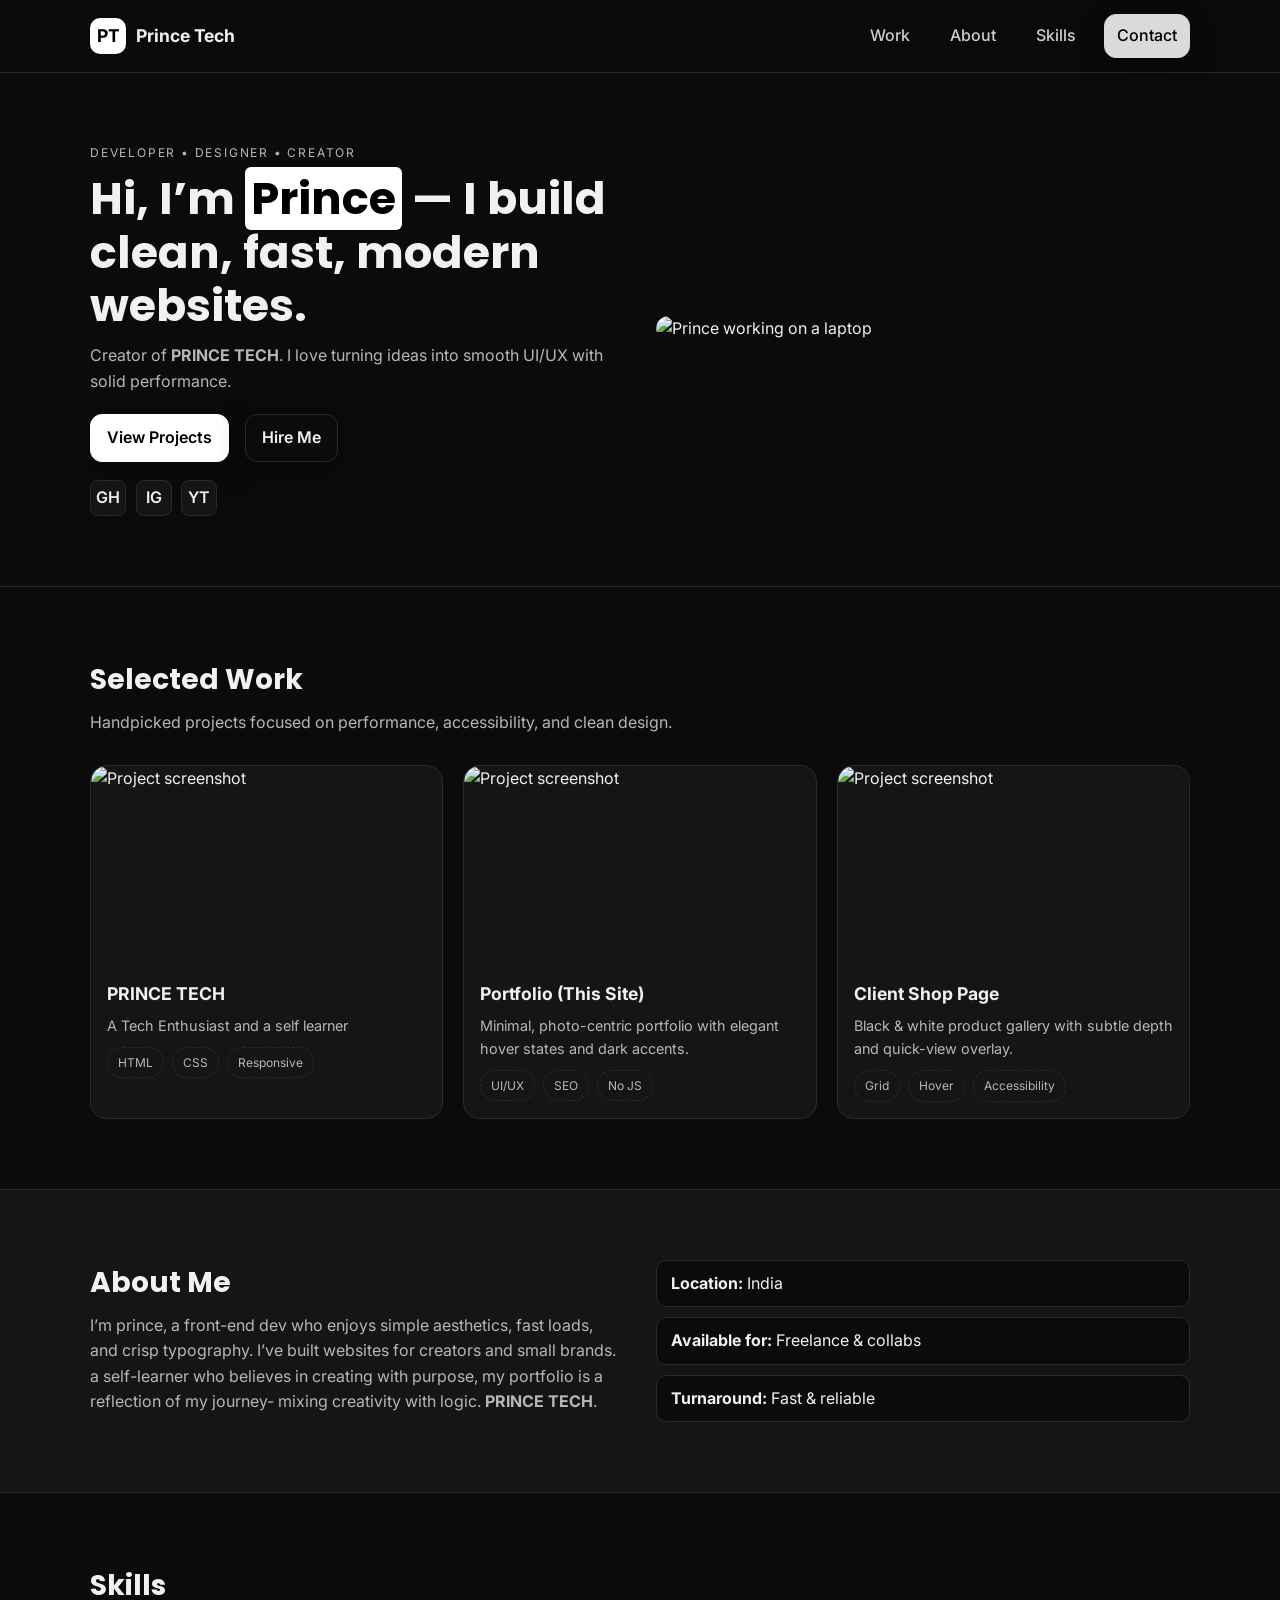
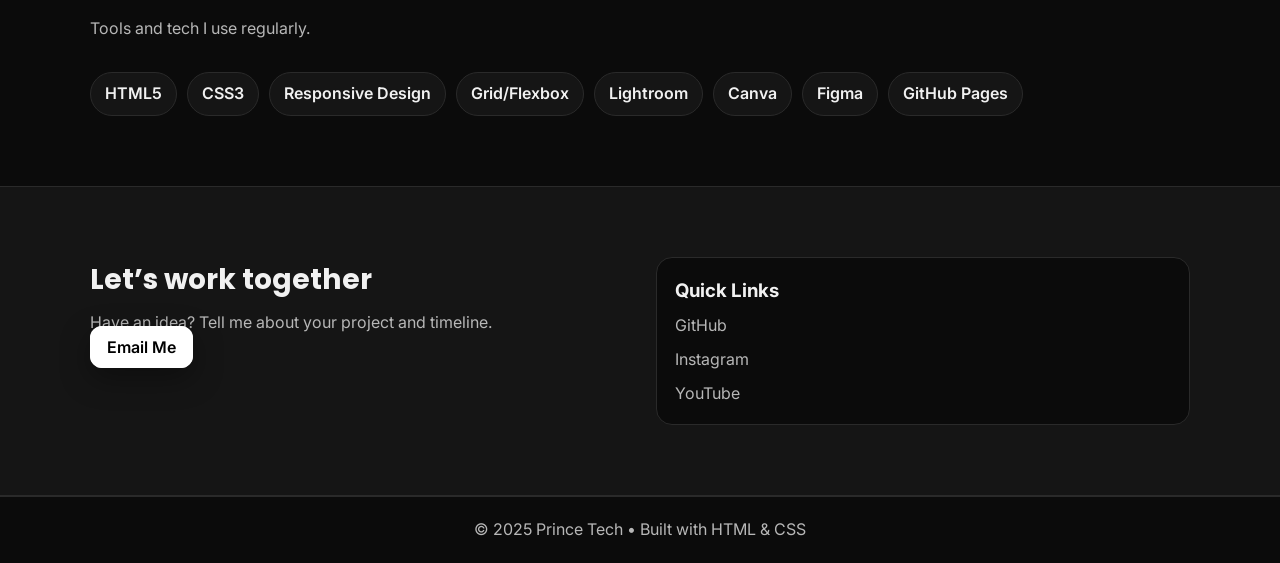
==== index.html @ 2be47598 "Update and rename info.html to index.html" ====
<!doctype html>
<html lang="en">
<head>
  <meta charset="utf-8" />
  <meta name="viewport" content="width=device-width, initial-scale=1" />
  <title>Prince Tech — Portfolio</title>
  <link rel="stylesheet" href="info.css">

  <!-- Fonts -->
  <link href="https://fonts.googleapis.com/css2?family=Poppins:wght@300;400;600;700&family=Inter:wght@300;400;600&display=swap" rel="stylesheet">

  
</head>
<body>
  <!-- Header -->
  <header class="site-header">
    <div class="container nav">
      <a class="brand" href="#"><span class="logo">PT</span> Prince Tech</a>
      <nav class="menu">
        <a href="#work">Work</a>
        <a href="#about">About</a>
        <a href="#skills">Skills</a>
        <a href="#contact" class="btn btn-primary">Contact</a>
      </nav>
    </div>
  </header>

  <!-- Hero -->
  <section class="hero">
    <div class="container hero-grid">
      <div class="hero-text">
        <p class="eyebrow">Developer • Designer • Creator</p>
        <h1>Hi, I’m <span>Prince</span> — I build clean, fast, modern websites.</h1>
        <p class="sub">Creator of <strong>PRINCE TECH</strong>. I love turning ideas into smooth UI/UX with solid performance.</p>
        <div class="hero-actions">
          <a href="#work" class="btn btn-primary">View Projects</a>
          <a href="#contact" class="btn btn-ghost">Hire Me</a>
        </div>
        <div class="socials">
          <a href="https://github.com/princelebs" target="_blank">GH</a>
          <a href="https://instagram.com/prince__chovatiya" target="_blank">IG</a>
          <a href="https://youtube.com/@PRNBEATZ" target="_blank">YT</a>
        </div>
      </div>
      <div class="hero-media">
        <img src="Logo.png" alt="Prince working on a laptop" />
      </div>
    </div>
  </section>

  
  <section id="work" class="section">
    <div class="container">
      <div class="section-head">
        <h2>Selected Work</h2>
        <p>Handpicked projects focused on performance, accessibility, and clean design.</p>
      </div>

      <div class="grid cards">
        <article class="card">
          <img src="https://images.unsplash.com/photo-1498050108023-c5249f4df085?q=80&w=1200&auto=format&fit=crop" alt="Project screenshot" />
          <div class="card-body">
            <h3>PRINCE TECH</h3>
            <p>A Tech Enthusiast and a self learner </p>
            <div class="tags">
              <span>HTML</span><span>CSS</span><span>Responsive</span>
            </div>
          </div>
        </article>

        <article class="card">
          <img src="https://images.unsplash.com/photo-1521737711867-e3b97375f902?q=80&w=1200&auto=format&fit=crop" alt="Project screenshot" />
          <div class="card-body">
            <h3>Portfolio (This Site)</h3>
            <p>Minimal, photo-centric portfolio with elegant hover states and dark accents.</p>
            <div class="tags">
              <span>UI/UX</span><span>SEO</span><span>No JS</span>
            </div>
          </div>
        </article>

        <article class="card">
          <img src="https://images.unsplash.com/photo-1498050108023-c5249f4df085?q=80&w=1200&auto=format&fit=crop" alt="Project screenshot" />
          <div class="card-body">
            <h3>Client Shop Page</h3>
            <p>Black & white product gallery with subtle depth and quick-view overlay.</p>
            <div class="tags">
              <span>Grid</span><span>Hover</span><span>Accessibility</span>
            </div>
          </div>
        </article>
      </div>
    </div>
  </section>

  <!-- About -->
  <section id="about" class="section alt">
    <div class="container about-grid">
      <div>
        <h2>About Me</h2>
        <p> I’m prince, a front-end dev who enjoys simple aesthetics, fast loads, and crisp typography. I’ve built websites for creators and small brands.</p>
        <p>a self-learner who believes in creating with purpose, my portfolio is a reflection of my journey- mixing creativity with logic. <strong>PRINCE TECH</strong>.</p>
      </div>
      <ul class="facts">
        <li><strong>Location:</strong> India</li>
        <li><strong>Available for:</strong> Freelance & collabs</li>
        <li><strong>Turnaround:</strong> Fast & reliable</li>
      </ul>
    </div>
  </section>

  <!-- Skills -->
  <section id="skills" class="section">
    <div class="container">
      <div class="section-head">
        <h2>Skills</h2>
        <p>Tools and tech I use regularly.</p>
      </div>
      <div class="chips">
        <span>HTML5</span><span>CSS3</span><span>Responsive Design</span><span>Grid/Flexbox</span>
        <span>Lightroom</span><span>Canva</span><span>Figma</span><span>GitHub Pages</span>
      </div>
    </div>
  </section>

  <!-- Contact -->
  <section id="contact" class="section alt">
    <div class="container contact">
      <div>
        <h2>Let’s work together</h2>
        <p>Have an idea? Tell me about your project and timeline.</p>
        <a href="mailto: princepatle0720@gmail.com" class="btn btn-primary">Email Me</a>
      </div>
      <div class="contact-card">
        <h3>Quick Links</h3>
        <a href="https://github.com/princelebs" target="_blank">GitHub</a>
        <a href="https://instagram.com/prince__chovatiya" target="_blank">Instagram</a>
        <a href="https://youtube.com/@PRNBEATZ" target="_blank">YouTube</a>
      </div>
    </div>
  </section>

  <!-- Footer -->
  <footer class="site-footer">
    <div class="container">
      <p>© 2025 Prince Tech • Built with HTML & CSS</p>
    </div>
  </footer>
</body>
</html>
---- info.css ----
/* --------- ROOT COLORS --------- */
:root {
    --bg: #0b0b0b;
    --bg-alt: #151515;
    --text: #f1f1f1;
    --muted: #b7b7b7;
    --accent: #ffffff;
    --stroke: #2a2a2a;
    --radius: 16px;
    --shadow: 0 10px 30px rgba(0,0,0,.35);
    --font-title: "Poppins", sans-serif;
    --font-body: "Inter", sans-serif;
  }
  
  /* --------- GLOBAL --------- */
  * { box-sizing: border-box; margin: 0; padding: 0; }
  html, body { background: var(--bg); color: var(--text); font-family: var(--font-body); line-height: 1.6; }
  img { max-width: 100%; display: block; border-radius: var(--radius); }
  a { color: inherit; text-decoration: none; transition: 0.25s ease; }
  .container { width: min(1100px, 92%); margin-inline: auto; }
  
  /* --------- HEADER --------- */
  .site-header {
    position: sticky; top: 0; z-index: 50;
    background: rgba(11,11,11,0.8);
    backdrop-filter: blur(10px);
    border-bottom: 1px solid var(--stroke);
  }
  .nav { display: flex; justify-content: space-between; align-items: center; padding: 14px 0; }
  .brand { font-weight: 700; font-size: 1.1rem; display: flex; align-items: center; gap: .6rem; }
  .logo {
    background: #fff; color: #000; font-weight: 700;
    display: grid; place-items: center;
    width: 36px; height: 36px; border-radius: 10px;
  }
  .menu { display: flex; gap: 1rem; align-items: center; }
  .menu a {
    padding: 8px 12px; border-radius: 12px;
    font-weight: 500; opacity: 0.85;
  }
  .menu a:hover { background: var(--bg-alt); opacity: 1; }
  
  /* --------- BUTTONS --------- */
  .btn {
    padding: 10px 16px; border-radius: 12px; font-weight: 600;
    border: 1px solid var(--stroke);
    background: var(--bg-alt); box-shadow: var(--shadow);
  }
  .btn:hover { transform: translateY(-2px); }
  .btn-primary { background: #fff; color: #000; border-color: #fff; }
  .btn-ghost { background: transparent; border: 1px solid var(--stroke); }
  
  /* --------- HERO --------- */
  .hero { padding: 70px 0; border-bottom: 1px solid var(--stroke); }
  .hero-grid {
    display: grid; grid-template-columns: 1fr 1fr; gap: 2rem; align-items: center;
  }
  .eyebrow { text-transform: uppercase; font-size: .75rem; letter-spacing: .15em; color: var(--muted); }
  .hero h1 {
    font-family: var(--font-title); font-size: clamp(1.8rem, 3.5vw, 3rem);
    line-height: 1.2; margin: 10px 0;
  }
  .hero h1 span {
    background: #fff; color: #000; padding: 0 6px; border-radius: 6px;
  }
  .sub { color: var(--muted); margin-bottom: 20px; }
  .hero-actions { display: flex; gap: 1rem; margin-bottom: 18px; }
  .socials { display: flex; gap: .6rem; }
  .socials a {
    display: grid; place-items: center;
    width: 36px; height: 36px; border-radius: 8px;
    background: var(--bg-alt); border: 1px solid var(--stroke);
    font-weight: 600;
  }
  .socials a:hover { background: #fff; color: #000; }
  
  /* --------- SECTIONS --------- */
  .section { padding: 70px 0; border-bottom: 1px solid var(--stroke); }
  .section.alt { background: var(--bg-alt); }
  .section-head { margin-bottom: 30px; }
  .section h2 {
    font-family: var(--font-title);
    font-size: clamp(1.4rem, 2.2vw, 2rem);
    margin-bottom: 8px;
  }
  .section p { color: var(--muted); }
  
  /* --------- CARDS (WORK) --------- */
  .grid.cards {
    display: grid; grid-template-columns: repeat(auto-fit, minmax(280px, 1fr));
    gap: 20px;
  }
  .card {
    background: var(--bg-alt);
    border: 1px solid var(--stroke);
    border-radius: var(--radius);
    overflow: hidden;
    transition: transform .25s ease, box-shadow .25s ease;
  }
  .card:hover { transform: translateY(-4px); box-shadow: var(--shadow); }
  .card img { aspect-ratio: 16/9; object-fit: cover; }
  .card-body { padding: 16px; }
  .card h3 { margin-bottom: 6px; font-size: 1.1rem; }
  .card p { font-size: .9rem; color: var(--muted); margin-bottom: 10px; }
  .tags { display: flex; flex-wrap: wrap; gap: 8px; }
  .tags span {
    font-size: .75rem; padding: 5px 10px;
    border: 1px dashed var(--stroke); border-radius: 999px;
    color: var(--muted);
  }
  
  /* --------- ABOUT --------- */
  .about-grid {
    display: grid; grid-template-columns: 1fr 1fr; gap: 2rem; align-items: start;
  }
  .facts {
    list-style: none; display: grid; gap: 10px; padding: 0; margin: 0;
  }
  .facts li {
    background: var(--bg); border: 1px solid var(--stroke);
    padding: 10px 14px; border-radius: 10px;
  }
  
  /* --------- SKILLS --------- */
  .chips { display: flex; flex-wrap: wrap; gap: 10px; }
  .chips span {
    padding: 8px 14px; border-radius: 999px;
    background: var(--bg-alt); border: 1px solid var(--stroke);
    font-weight: 600;
  }
  .chips span:hover { background: #fff; color: #000; border-color: #fff; }
  
  /* --------- CONTACT --------- */
  .contact {
    display: grid; grid-template-columns: 1fr 1fr; gap: 2rem;
  }
  .contact-card {
    background: var(--bg); border: 1px solid var(--stroke);
    border-radius: var(--radius); padding: 18px;
    display: grid; gap: 8px;
  }
  .contact-card a { color: var(--muted); }
  .contact-card a:hover { color: #fff; }
  
  /* --------- FOOTER --------- */
  .site-footer {
    text-align: center; padding: 20px 0; color: var(--muted);
    border-top: 1px solid var(--stroke);
  }
  
  /* --------- RESPONSIVE --------- */
  @media (max-width: 880px) {
    .hero-grid, .about-grid, .contact { grid-template-columns: 1fr; }
    .hero-media { order: -1; }
  }
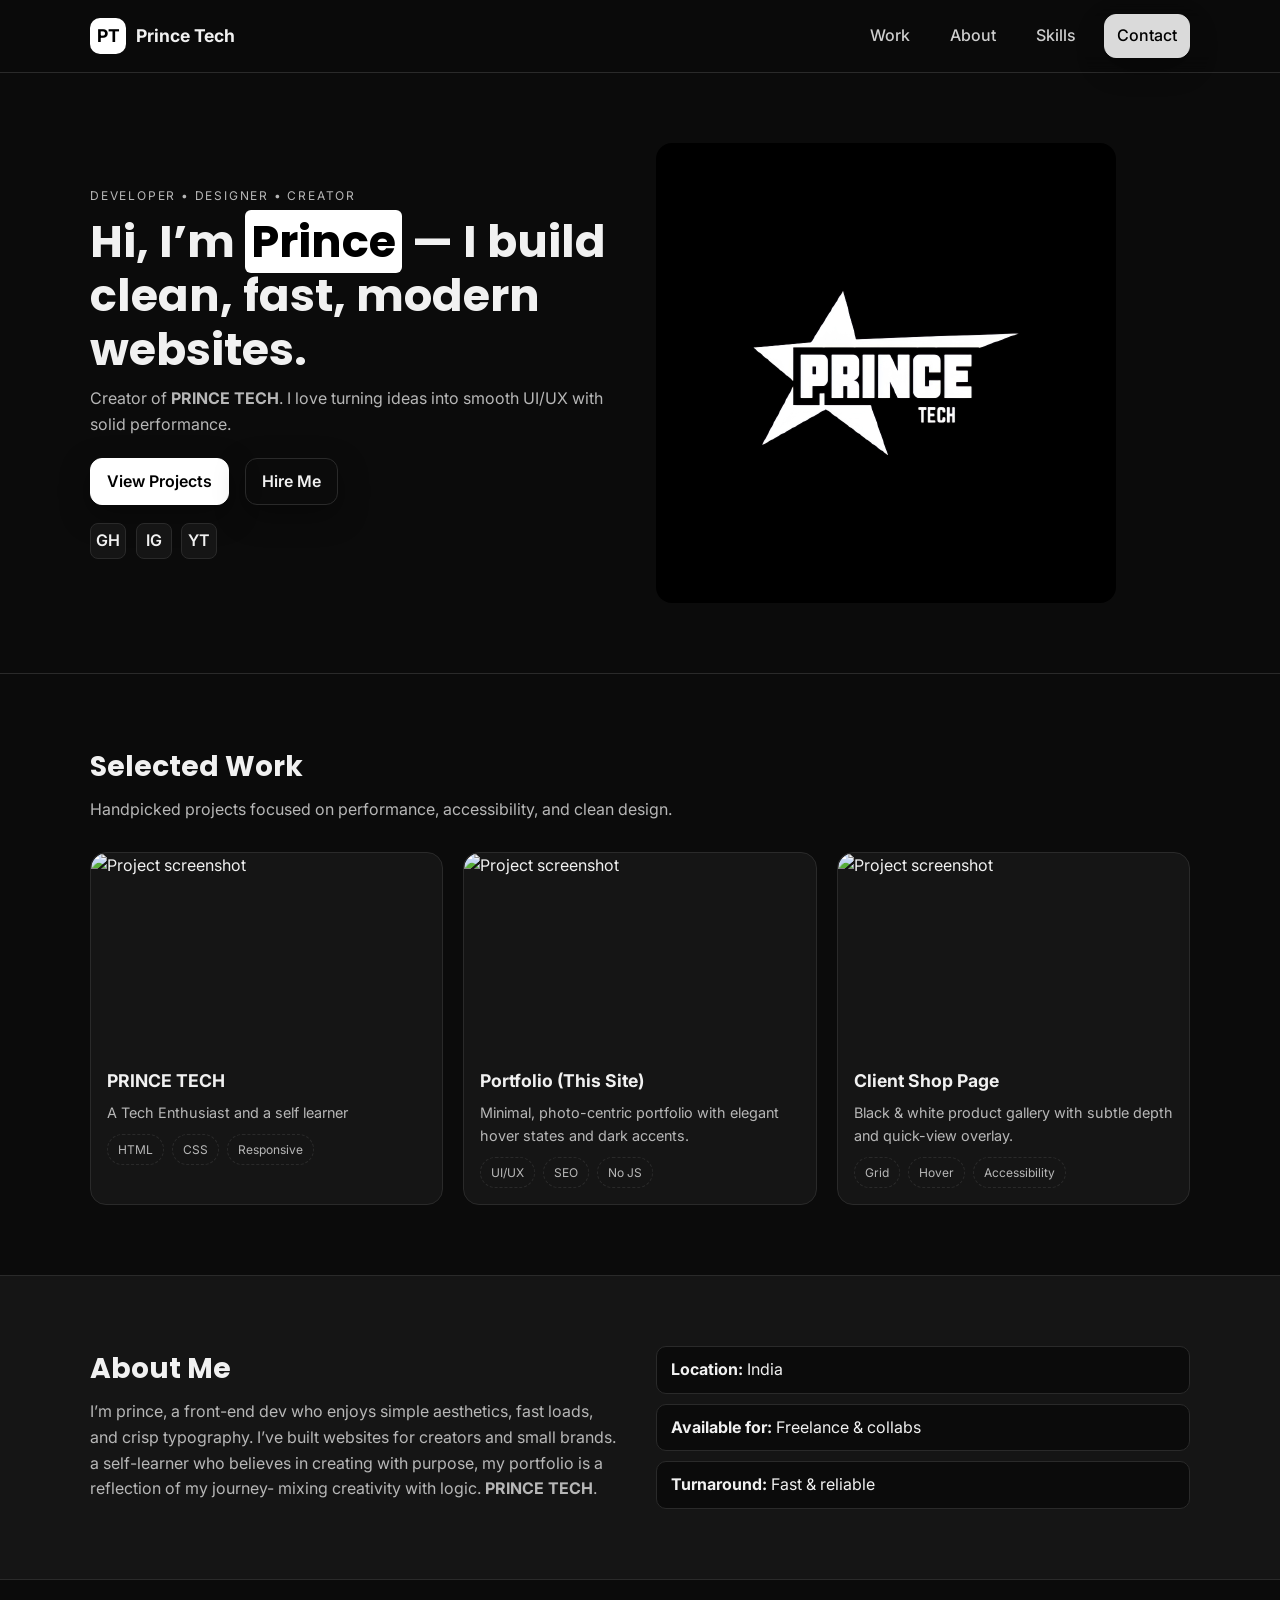
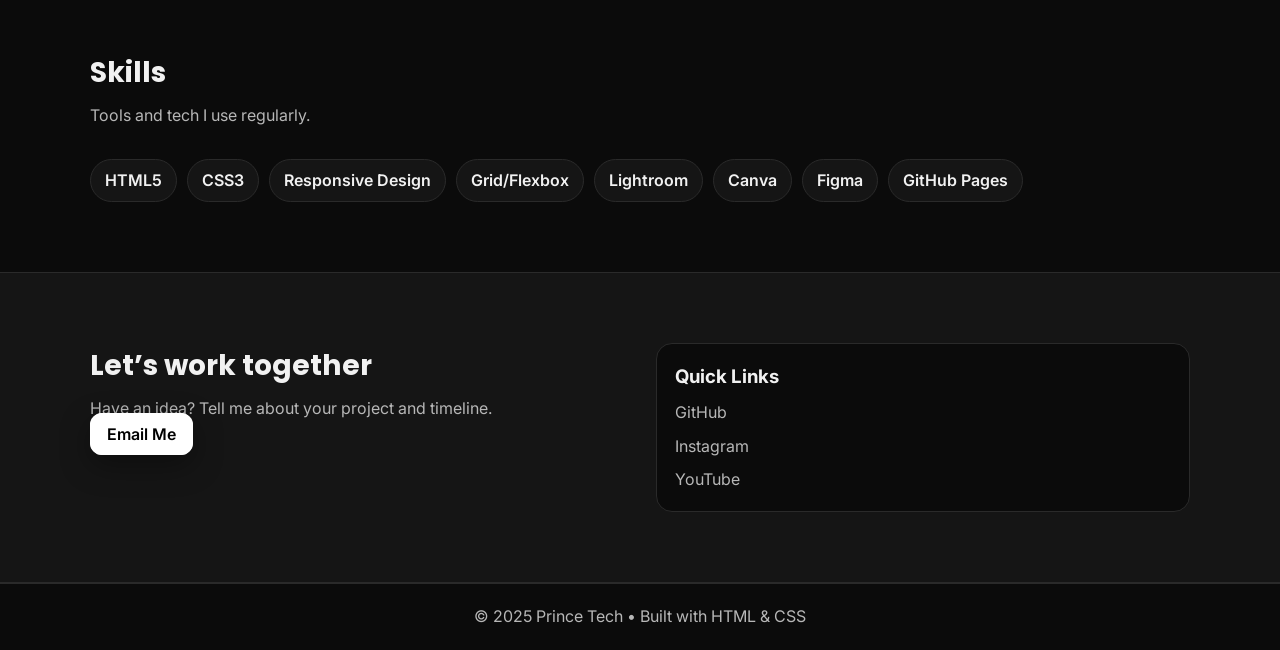
==== commit cd9d94b6: "Update index.html" ====
--- a/index.html
+++ b/index.html
@@ -6,13 +6,13 @@
   <title>Prince Tech — Portfolio</title>
   <link rel="stylesheet" href="info.css">
 
-  <!-- Fonts -->
+
   <link href="https://fonts.googleapis.com/css2?family=Poppins:wght@300;400;600;700&family=Inter:wght@300;400;600&display=swap" rel="stylesheet">
 
   
 </head>
 <body>
-  <!-- Header -->
+
   <header class="site-header">
     <div class="container nav">
       <a class="brand" href="#"><span class="logo">PT</span> Prince Tech</a>
@@ -25,7 +25,7 @@
     </div>
   </header>
 
-  <!-- Hero -->
+
   <section class="hero">
     <div class="container hero-grid">
       <div class="hero-text">
@@ -93,7 +93,7 @@
     </div>
   </section>
 
-  <!-- About -->
+
   <section id="about" class="section alt">
     <div class="container about-grid">
       <div>
@@ -109,7 +109,7 @@
     </div>
   </section>
 
-  <!-- Skills -->
+  
   <section id="skills" class="section">
     <div class="container">
       <div class="section-head">
@@ -123,7 +123,7 @@
     </div>
   </section>
 
-  <!-- Contact -->
+
   <section id="contact" class="section alt">
     <div class="container contact">
       <div>
@@ -140,7 +140,7 @@
     </div>
   </section>
 
-  <!-- Footer -->
+
   <footer class="site-footer">
     <div class="container">
       <p>© 2025 Prince Tech • Built with HTML & CSS</p>
@@ -149,3 +149,4 @@
 </body>
 </html>
 
+
